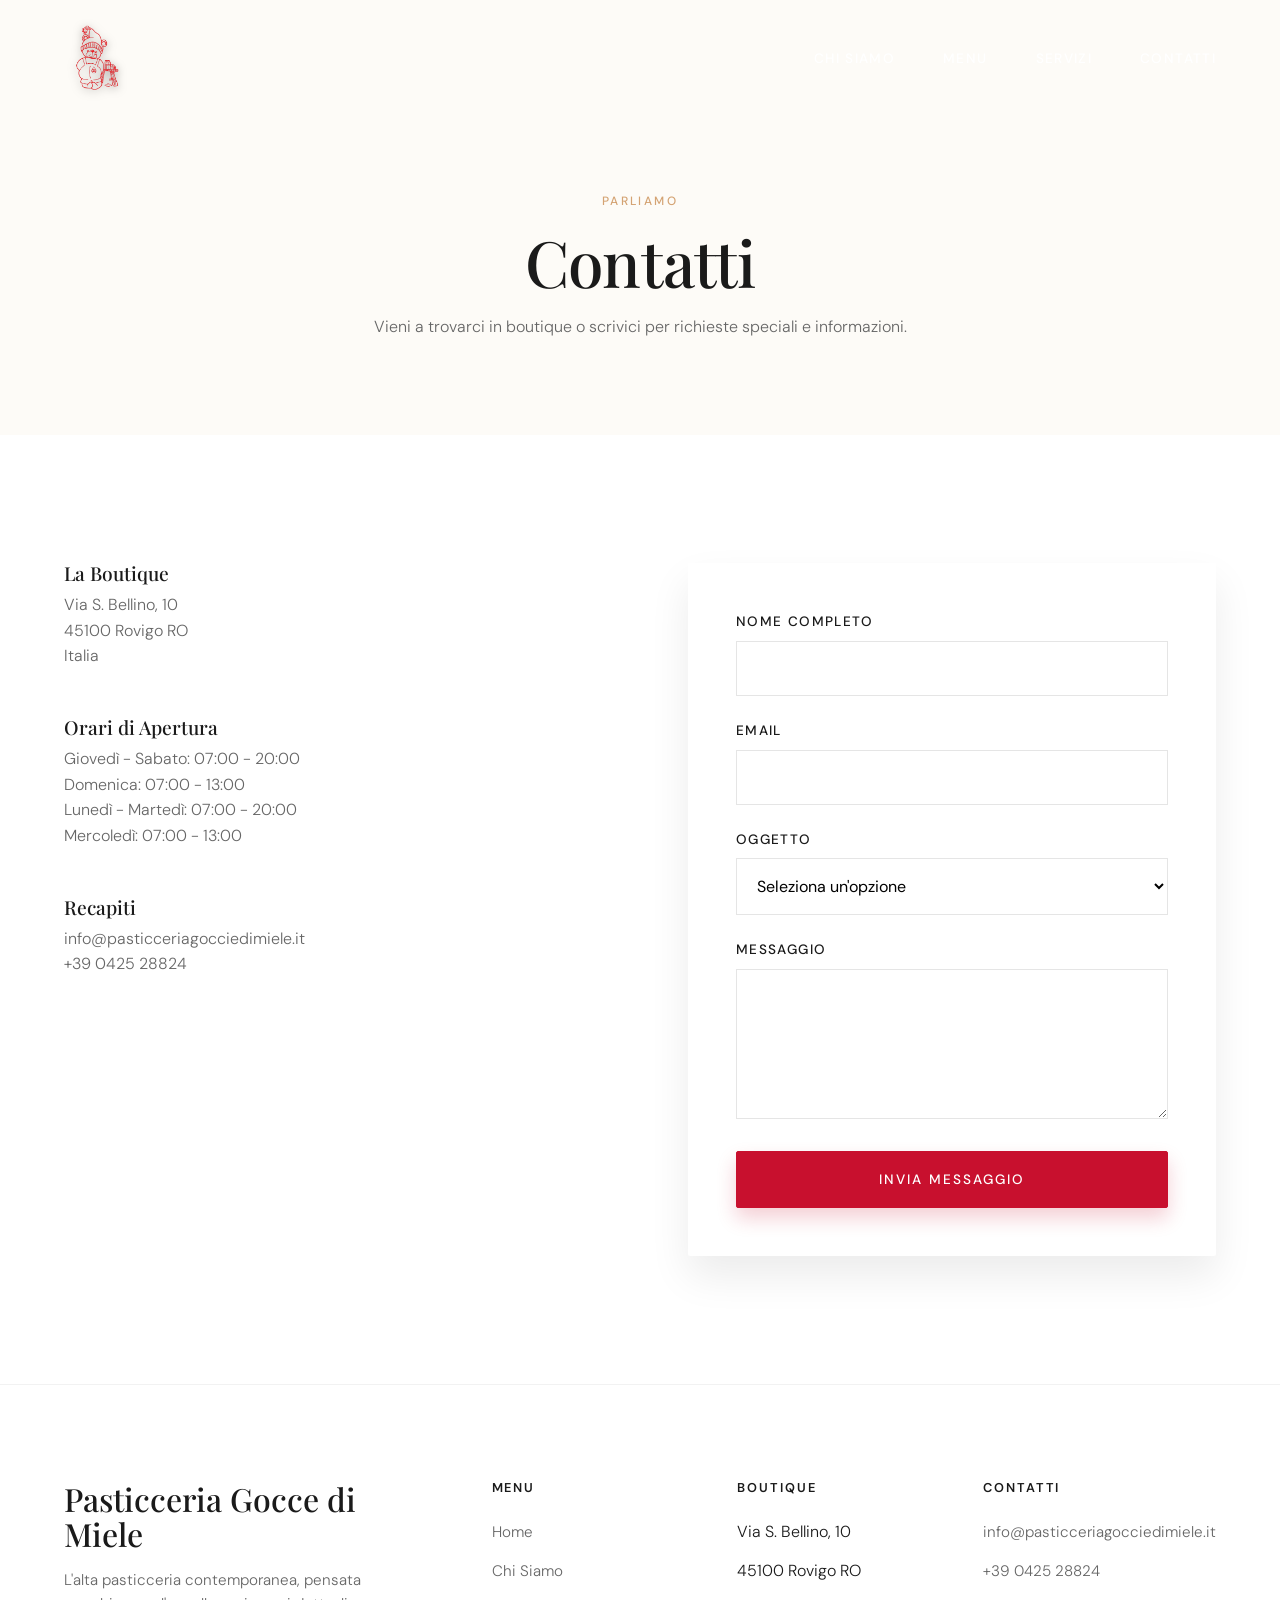
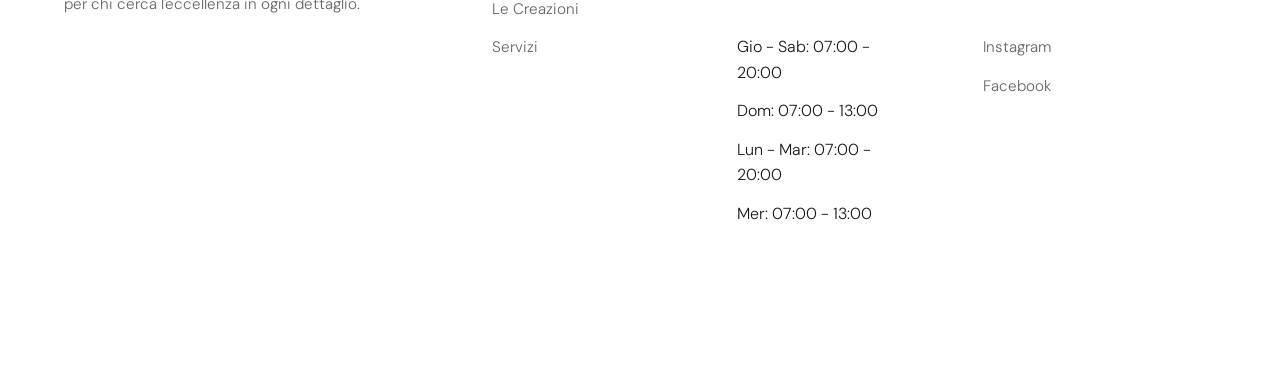
==== contatti.html @ 5b012acc "carico sito" ====
<!DOCTYPE html>
<html lang="it">
<head>
  <meta charset="UTF-8">
  <meta name="viewport" content="width=device-width, initial-scale=1.0">
  <title>Contatti | Pasticceria Gocce di Miele</title>
  <meta name="description" content="Vieni a trovarci o contattaci per ordini e informazioni.">

  <link rel="preconnect" href="https://fonts.googleapis.com">
  <link rel="preconnect" href="https://fonts.gstatic.com" crossorigin>
  <link href="https://fonts.googleapis.com/css2?family=Playfair+Display:ital,wght@0,400;0,500;0,600;0,700;1,400;1,500;1,600&family=DM+Sans:wght@300;400;500&display=swap" rel="stylesheet">

  <link rel="stylesheet" href="css/style.css">
  <style>
    .page-hero {
      padding-top: 12rem;
      padding-bottom: 6rem;
      background-color: var(--bg-alt);
      text-align: center;
    }
    .page-hero h1 {
      margin-bottom: 1rem;
    }
    .page-hero p {
      max-width: 600px;
      margin: 0 auto;
      color: var(--text-muted);
    }
    .contact-grid {
      display: grid;
      grid-template-columns: 1fr 1fr;
      gap: 6rem;
    }
    .contact-info {
      display: flex;
      flex-direction: column;
      gap: 3rem;
    }
    .info-block h3 {
      font-size: 1.2rem;
      margin-bottom: 0.5rem;
    }
    .info-block p {
      color: var(--text-muted);
    }
    .contact-form {
      background: var(--white);
      padding: 3rem;
      box-shadow: var(--shadow-md);
      border-radius: 2px;
    }
    .form-group {
      margin-bottom: 1.5rem;
    }
    .form-group label {
      display: block;
      font-size: 0.85rem;
      text-transform: uppercase;
      letter-spacing: 0.1em;
      margin-bottom: 0.5rem;
      font-weight: 500;
    }
    .form-control {
      width: 100%;
      padding: 1rem;
      border: 1px solid rgba(0,0,0,0.1);
      background: var(--bg-color);
      font-family: var(--font-body);
      font-size: 1rem;
      transition: border-color 0.3s ease;
    }
    .form-control:focus {
      outline: none;
      border-color: var(--accent);
    }
    textarea.form-control {
      resize: vertical;
      min-height: 150px;
    }
    @media (max-width: 768px) {
      .contact-grid {
        grid-template-columns: 1fr;
        gap: 4rem;
      }
      .contact-form {
        padding: 2rem;
      }
    }
  </style>
</head>
<body>

  <!-- HEADER -->
  <header class="header scrolled" id="header">
    <a href="index.html" class="logo">
      <img src="logo/logo_goccie_di_miele-removebg-preview.png" alt="Pasticceria Gocce di Miele">
    </a>
    <nav class="nav-links">
      <a href="chi-siamo.html" class="nav-link">Chi Siamo</a>
      <a href="menu.html" class="nav-link">Menu</a>
      <a href="servizi.html" class="nav-link">Servizi</a>
      <a href="contatti.html" class="nav-link">Contatti</a>
    </nav>
    <button class="menu-btn">Menu</button>
  </header>

  <!-- MOBILE MENU OVERLAY -->
  <div class="mobile-menu">
    <nav class="mobile-nav-links">
      <a href="index.html">Home</a>
      <a href="chi-siamo.html">Chi Siamo</a>
      <a href="menu.html">Menu</a>
      <a href="servizi.html">Servizi</a>
      <a href="contatti.html">Contatti</a>
    </nav>
  </div>

  <main>
    <section class="page-hero">
      <div class="container reveal">
        <span class="eyebrow" style="justify-content: center;">Parliamo</span>
        <h1 class="title-lg">Contatti</h1>
        <p>Vieni a trovarci in boutique o scrivici per richieste speciali e informazioni.</p>
      </div>
    </section>

    <section class="section-pad">
      <div class="container">
        <div class="contact-grid">
          
          <div class="contact-info reveal">
            <div class="info-block">
              <h3>La Boutique</h3>
              <p>Via S. Bellino, 10<br>45100 Rovigo RO<br>Italia</p>
            </div>
            <div class="info-block">
              <h3>Orari di Apertura</h3>
              <p>Giovedì - Sabato: 07:00 - 20:00<br>Domenica: 07:00 - 13:00<br>Lunedì - Martedì: 07:00 - 20:00<br>Mercoledì: 07:00 - 13:00</p>
            </div>
            <div class="info-block">
              <h3>Recapiti</h3>
              <p><a href="mailto:info@pasticceriagocciedimiele.it">info@pasticceriagocciedimiele.it</a><br><a href="tel:+39042528824">+39 0425 28824</a></p>
            </div>
          </div>

          <div class="contact-form reveal delay-1">
            <form action="#" method="POST">
              <div class="form-group">
                <label for="name">Nome Completo</label>
                <input type="text" id="name" name="name" class="form-control" required>
              </div>
              <div class="form-group">
                <label for="email">Email</label>
                <input type="email" id="email" name="email" class="form-control" required>
              </div>
              <div class="form-group">
                <label for="subject">Oggetto</label>
                <select id="subject" name="subject" class="form-control" required>
                  <option value="">Seleziona un'opzione</option>
                  <option value="informazioni">Informazioni sui prodotti</option>
                  <option value="catering">Eventi & Catering</option>
                  <option value="wedding">Wedding Cake</option>
                  <option value="altro">Altro</option>
                </select>
              </div>
              <div class="form-group">
                <label for="message">Messaggio</label>
                <textarea id="message" name="message" class="form-control" required></textarea>
              </div>
              <button type="submit" class="btn btn-primary" style="width: 100%;">Invia Messaggio</button>
            </form>
          </div>

        </div>
      </div>
    </section>
  </main>

  <!-- FOOTER -->
  <footer class="footer">
    <div class="container">
      <div class="footer-grid">
        <div class="footer-brand reveal">
          <h2>Pasticceria Gocce di Miele</h2>
          <p>L'alta pasticceria contemporanea, pensata per chi cerca l'eccellenza in ogni dettaglio.</p>
        </div>
        
        <div class="footer-col reveal delay-1">
          <h4>Menu</h4>
          <ul>
            <li><a href="index.html">Home</a></li>
            <li><a href="chi-siamo.html">Chi Siamo</a></li>
            <li><a href="menu.html">Le Creazioni</a></li>
            <li><a href="servizi.html">Servizi</a></li>
          </ul>
        </div>

        <div class="footer-col reveal delay-1">
          <h4>Boutique</h4>
          <ul>
            <li>Via S. Bellino, 10</li>
            <li>45100 Rovigo RO</li>
            <br>
            <li>Gio - Sab: 07:00 - 20:00</li>
            <li>Dom: 07:00 - 13:00</li>
            <li>Lun - Mar: 07:00 - 20:00</li>
            <li>Mer: 07:00 - 13:00</li>
          </ul>
        </div>
        
        <div class="footer-col reveal delay-2">
          <h4>Contatti</h4>
          <ul>
            <li><a href="mailto:info@pasticceriagocciedimiele.it">info@pasticceriagocciedimiele.it</a></li>
            <li><a href="tel:+39042528824">+39 0425 28824</a></li>
            <br>
            <li><a href="#">Instagram</a></li>
            <li><a href="#">Facebook</a></li>
          </ul>
        </div>
      </div>
      
      <div class="footer-bottom reveal delay-2">
        <p>&copy; 2024 Pasticceria Gocce di Miele. Tutti i diritti riservati.</p>
        <div class="footer-social">
          <a href="#">Privacy Policy</a>
          <a href="#">Termini e Condizioni</a>
        </div>
      </div>
    </div>
  </footer>

  <script src="js/main.js"></script>
</body>
</html>
---- css/style.css ----
/* ==========================================
   TOKENS & RESET
========================================== */
:root {
  --bg-color: #FFFFFF;
  --bg-alt: #FDFBF7; /* Crema chiarissimo */
  --text-main: #1A1A1A;
  --text-muted: #666666;
  --accent: #C8102E; /* Rosso Logo */
  --accent-hover: #9E0C24;
  --cookie: #D4A373; /* Colore Biscotto */
  --dark: #1A1A1A;
  --white: #FFFFFF;
  
  --font-heading: 'Playfair Display', serif;
  --font-body: 'DM Sans', sans-serif;
  
  --ease: cubic-bezier(0.25, 1, 0.5, 1);
  --ease-out: cubic-bezier(0.16, 1, 0.3, 1);
  
  --shadow-sm: 0 10px 30px rgba(0, 0, 0, 0.04);
  --shadow-md: 0 20px 40px rgba(0, 0, 0, 0.08);
  --shadow-lg: 0 30px 60px rgba(0, 0, 0, 0.12);
}

*, *::before, *::after {
  margin: 0;
  padding: 0;
  box-sizing: border-box;
}

html {
  font-size: 16px;
  scroll-behavior: smooth;
}

body {
  background-color: var(--bg-color);
  color: var(--text-main);
  font-family: var(--font-body);
  font-weight: 300;
  line-height: 1.6;
  overflow-x: hidden;
  -webkit-font-smoothing: antialiased;
  -moz-osx-font-smoothing: grayscale;
}

body.menu-open {
  overflow: hidden;
}

img {
  max-width: 100%;
  display: block;
  height: auto;
}

a {
  text-decoration: none;
  color: inherit;
  transition: color 0.3s ease;
}

ul {
  list-style: none;
}

/* ==========================================
   TYPOGRAPHY
========================================== */
h1, h2, h3, h4 {
  font-family: var(--font-heading);
  font-weight: 500;
  line-height: 1.1;
  color: var(--text-main);
}

.title-xl {
  font-size: clamp(3.5rem, 8vw, 6rem);
  letter-spacing: -0.01em;
}

.title-lg {
  font-size: clamp(2.5rem, 5vw, 4rem);
  letter-spacing: -0.01em;
}

.title-md {
  font-size: clamp(1.5rem, 3vw, 2.5rem);
}

.eyebrow {
  font-family: var(--font-body);
  font-size: 0.75rem;
  text-transform: uppercase;
  letter-spacing: 0.2em;
  font-weight: 500;
  color: var(--cookie); /* Colore biscotto per i piccoli titoli */
  display: block;
  margin-bottom: 1rem;
}

/* ==========================================
   UTILITIES & COMPONENTS
========================================== */
.container {
  width: 100%;
  max-width: 1400px;
  margin: 0 auto;
  padding: 0 5vw;
}

.section-pad {
  padding: 8rem 0;
}

.text-center {
  text-align: center;
}

/* Buttons */
.btn {
  display: inline-flex;
  align-items: center;
  justify-content: center;
  padding: 1.2rem 2.5rem;
  font-family: var(--font-body);
  font-size: 0.85rem;
  text-transform: uppercase;
  letter-spacing: 0.15em;
  font-weight: 500;
  cursor: pointer;
  transition: all 0.4s var(--ease);
  border-radius: 2px;
}

.btn-primary {
  background-color: var(--accent);
  color: var(--white);
  border: 1px solid var(--accent);
  box-shadow: 0 10px 20px rgba(200, 16, 46, 0.2);
}

.btn-primary:hover {
  background-color: var(--accent-hover);
  border-color: var(--accent-hover);
  transform: translateY(-3px);
  box-shadow: 0 15px 25px rgba(200, 16, 46, 0.3);
  color: var(--white);
}

.btn-outline {
  background-color: transparent;
  color: var(--text-main);
  border: 1px solid var(--text-main);
}

.btn-outline:hover {
  background-color: var(--text-main);
  color: var(--white);
}

.btn-link {
  font-family: var(--font-body);
  font-size: 0.85rem;
  text-transform: uppercase;
  letter-spacing: 0.1em;
  font-weight: 500;
  color: var(--cookie);
  position: relative;
  display: inline-block;
  padding-bottom: 4px;
}

.btn-link::after {
  content: '';
  position: absolute;
  bottom: 0;
  left: 0;
  width: 100%;
  height: 1px;
  background-color: var(--cookie);
  transform: scaleX(0);
  transform-origin: right;
  transition: transform 0.4s var(--ease);
}

.btn-link:hover::after {
  transform: scaleX(1);
  transform-origin: left;
}

/* Reveal Animations */
.reveal {
  opacity: 0;
  transform: translateY(30px);
  transition: opacity 1s var(--ease-out), transform 1s var(--ease-out);
}
.reveal.active {
  opacity: 1;
  transform: translateY(0);
}
.delay-1 { transition-delay: 0.15s; }
.delay-2 { transition-delay: 0.3s; }

/* ==========================================
   1. HEADER & MOBILE MENU
========================================== */
.header {
  position: fixed;
  top: 0; left: 0; width: 100%;
  padding: 1.5rem 5vw;
  display: flex;
  justify-content: space-between;
  align-items: center;
  z-index: 1000;
  transition: all 0.4s var(--ease);
  color: var(--white);
}

.header.scrolled {
  padding: 1rem 5vw;
  background: rgba(255, 255, 255, 0.95);
  backdrop-filter: blur(10px);
  color: var(--text-main);
  box-shadow: var(--shadow-sm);
}

/* When mobile menu is open, header should be transparent or adapt */
.header.menu-open {
  color: var(--white);
  background: transparent;
  box-shadow: none;
}

.logo {
  z-index: 1001;
  display: flex;
  align-items: center;
}

.logo img {
  height: 70px;
  width: auto;
  transition: all 0.4s var(--ease);
  /* Add a subtle drop shadow to the logo when on transparent header to improve visibility */
  filter: drop-shadow(0px 2px 4px rgba(0,0,0,0.5));
}

.header.scrolled .logo img {
  height: 55px;
  filter: none;
}

.nav-links {
  display: flex;
  gap: 3rem;
  align-items: center;
}

.nav-link {
  font-size: 0.85rem;
  text-transform: uppercase;
  letter-spacing: 0.1em;
  font-weight: 500;
  position: relative;
}

.nav-link::after {
  content: '';
  position: absolute;
  bottom: -4px; left: 0; width: 100%; height: 1px;
  background: currentColor;
  transform: scaleX(0);
  transform-origin: right;
  transition: transform 0.4s var(--ease);
}

.nav-link:hover::after {
  transform: scaleX(1);
  transform-origin: left;
}

.menu-btn {
  display: none;
  background: none;
  border: none;
  color: inherit;
  font-size: 0.85rem;
  text-transform: uppercase;
  letter-spacing: 0.1em;
  cursor: pointer;
  z-index: 1001;
}

/* Mobile Menu Overlay */
.mobile-menu {
  position: fixed;
  top: 0;
  left: 0;
  width: 100%;
  height: 100vh;
  background-color: var(--dark);
  color: var(--white);
  z-index: 999;
  display: flex;
  flex-direction: column;
  justify-content: center;
  align-items: center;
  opacity: 0;
  pointer-events: none;
  transition: opacity 0.4s var(--ease);
}

.mobile-menu.active {
  opacity: 1;
  pointer-events: auto;
}

.mobile-nav-links {
  display: flex;
  flex-direction: column;
  gap: 1.5rem;
  text-align: center;
}

.mobile-nav-links a {
  font-family: var(--font-heading);
  font-size: 1.8rem;
  color: var(--white);
  transition: color 0.3s ease;
  opacity: 0;
  transform: translateY(20px);
  transition: opacity 0.4s ease, transform 0.4s ease, color 0.3s ease;
}

.mobile-menu.active .mobile-nav-links a {
  opacity: 1;
  transform: translateY(0);
}

.mobile-menu.active .mobile-nav-links a:nth-child(1) { transition-delay: 0.1s; }
.mobile-menu.active .mobile-nav-links a:nth-child(2) { transition-delay: 0.2s; }
.mobile-menu.active .mobile-nav-links a:nth-child(3) { transition-delay: 0.3s; }
.mobile-menu.active .mobile-nav-links a:nth-child(4) { transition-delay: 0.4s; }
.mobile-menu.active .mobile-nav-links a:nth-child(5) { transition-delay: 0.5s; }

.mobile-nav-links a:hover {
  color: var(--accent);
}

/* ==========================================
   2. HERO SECTION (WOW EFFECT)
========================================== */
.hero {
  position: relative;
  height: 100vh;
  min-height: 800px;
  display: flex;
  align-items: center;
  padding-top: 5rem;
}

.hero-bg {
  position: absolute;
  top: 0; left: 0; width: 100%; height: 100%;
  z-index: -1;
  overflow: hidden;
}

.hero-bg::after {
  content: '';
  position: absolute;
  top: 0; left: 0; width: 100%; height: 100%;
  /* Gradiente molto più scuro a sinistra per far risaltare il testo bianco */
  background: linear-gradient(to right, rgba(0,0,0,0.85) 0%, rgba(0,0,0,0.5) 50%, rgba(0,0,0,0.2) 100%);
}

.hero-bg img {
  width: 100%;
  height: 100%;
  object-fit: cover;
  animation: zoomOut 20s ease-out forwards;
}

@keyframes zoomOut {
  from { transform: scale(1.1); }
  to { transform: scale(1); }
}

.hero-content {
  color: var(--white);
  max-width: 800px;
}

.hero-content h1 {
  color: var(--white);
  margin-bottom: 1.5rem;
  text-shadow: 0 4px 20px rgba(0,0,0,0.3);
}

.hero-content h1 i {
  color: var(--accent);
  font-weight: 400;
}

.hero-desc {
  font-size: 1.2rem;
  font-weight: 300;
  margin-bottom: 3rem;
  max-width: 500px;
  opacity: 0.9;
  line-height: 1.8;
}

/* Floating Card overlapping the hero */
.hero-floating-card {
  position: absolute;
  bottom: -4rem;
  right: 10vw;
  background: var(--white);
  padding: 3rem;
  max-width: 400px;
  box-shadow: var(--shadow-lg);
  z-index: 10;
  border-radius: 2px;
  color: var(--text-main);
  animation: slideUpCard 1s 0.5s var(--ease-out) forwards;
  opacity: 0;
  transform: translateY(50px);
}

@keyframes slideUpCard {
  to { opacity: 1; transform: translateY(0); }
}

.hero-floating-card h3 {
  font-size: 1.5rem;
  margin-bottom: 1rem;
}

.hero-floating-card p {
  color: var(--text-muted);
  font-size: 0.95rem;
  margin-bottom: 1.5rem;
}

/* ==========================================
   3. ABOUT TEASER (DYNAMIC LAYOUT)
========================================== */
.about-teaser {
  background-color: var(--bg-color);
  padding-top: 12rem; /* Extra padding for floating card */
  padding-bottom: 8rem;
}

.about-grid {
  display: grid;
  grid-template-columns: 1fr 1fr;
  gap: 6rem;
  align-items: center;
}

.about-images {
  position: relative;
}

.img-main {
  width: 80%;
  border-radius: 2px;
  box-shadow: var(--shadow-md);
}

.img-float {
  position: absolute;
  bottom: -10%;
  right: 0;
  width: 50%;
  border-radius: 2px;
  box-shadow: var(--shadow-lg);
  border: 10px solid var(--bg-color);
}

.about-text h2 {
  margin-bottom: 1.5rem;
}

.about-text p {
  color: var(--text-muted);
  margin-bottom: 2.5rem;
  font-size: 1.05rem;
}

    /* ==========================================
       4. MENU TEASER E PAGINA MENU (SLIDER PRODOTTI)
    ========================================== */
    .menu-teaser {
      background-color: var(--bg-alt);
      border-top: 1px solid rgba(212, 163, 115, 0.2);
      overflow: hidden;
    }

    .menu-category {
      padding: 4rem 0;
      border-bottom: 1px solid rgba(0,0,0,0.05);
    }
    .menu-category:last-child {
      border-bottom: none;
    }

    .section-header {
      margin-bottom: 3rem;
      display: flex;
      justify-content: space-between;
      align-items: flex-end;
    }

    /* Slider Container (Condiviso per Categorie e Prodotti) */
    .categories-slider, .product-slider {
      display: flex;
      gap: 2rem;
      overflow-x: auto;
      padding-bottom: 2rem;
      /* Mostra la scrollbar su desktop per permettere lo scorrimento col mouse */
      scrollbar-width: thin;
      scrollbar-color: var(--accent) rgba(0,0,0,0.05);
      scroll-snap-type: x mandatory;
      /* Permette lo scorrimento fluido */
      -webkit-overflow-scrolling: touch;
    }
    
    /* Stile scrollbar per Chrome/Safari/Edge */
    .categories-slider::-webkit-scrollbar, .product-slider::-webkit-scrollbar {
      height: 6px;
    }
    .categories-slider::-webkit-scrollbar-track, .product-slider::-webkit-scrollbar-track {
      background: rgba(0,0,0,0.05);
      border-radius: 10px;
    }
    .categories-slider::-webkit-scrollbar-thumb, .product-slider::-webkit-scrollbar-thumb {
      background: var(--cookie);
      border-radius: 10px;
    }
    .categories-slider::-webkit-scrollbar-thumb:hover, .product-slider::-webkit-scrollbar-thumb:hover {
      background: var(--accent);
    }

    /* Card Prodotto (Pagina Menu) */
    .product-card {
      min-width: 280px;
      max-width: 320px;
      flex: 0 0 auto;
      scroll-snap-align: start;
      background: var(--white);
      border-radius: 2px;
      box-shadow: var(--shadow-sm);
      transition: transform 0.4s var(--ease);
      cursor: pointer;
    }

    .product-card:hover {
      transform: translateY(-10px);
      box-shadow: var(--shadow-md);
    }

    .product-card .card-img {
      position: relative;
      /* Ridotto l'aspect ratio per rendere l'immagine meno alta */
      aspect-ratio: 1/1;
      overflow: hidden;
    }

    .product-card .card-img img {
      width: 100%;
      height: 100%;
      object-fit: cover;
      transition: transform 0.8s var(--ease-out);
    }

    .product-card:hover .card-img img {
      transform: scale(1.08);
    }

    .product-card .card-body {
      padding: 2rem 1.5rem;
      text-align: center;
    }

    .product-card .card-body h3 {
      font-size: 1.3rem;
      margin-bottom: 0.5rem;
    }

    .product-card .card-body p {
      color: var(--text-muted);
      font-size: 0.9rem;
      margin-bottom: 1rem;
    }

    .product-card .price {
      font-family: var(--font-heading);
      font-size: 1.2rem;
      color: var(--accent);
      font-weight: 500;
    }

    /* Card Categoria (Homepage) */
    .category-card {
      min-width: 280px;
      max-width: 320px;
      flex: 0 0 auto;
      scroll-snap-align: start;
      position: relative;
      border-radius: 2px;
      overflow: hidden;
      /* Ridotto l'aspect ratio per rendere l'immagine meno alta */
      aspect-ratio: 4/5;
      group: hover;
      cursor: pointer;
    }

    .category-img {
      position: absolute;
      top: 0; left: 0; width: 100%; height: 100%;
      z-index: 1;
    }

    .category-img img {
      width: 100%; height: 100%;
      object-fit: cover;
      transition: transform 0.8s var(--ease-out);
    }

    .category-card::after {
      content: '';
      position: absolute;
      top: 0; left: 0; width: 100%; height: 100%;
      /* Gradiente più scuro e alto per garantire la massima leggibilità */
      background: linear-gradient(to top, rgba(0,0,0,0.95) 0%, rgba(0,0,0,0.6) 50%, rgba(0,0,0,0.1) 100%);
      z-index: 2;
      transition: background 0.4s ease;
    }

    .category-card:hover .category-img img {
      transform: scale(1.08);
    }

    .category-card:hover::after {
      /* Rosso più profondo e coprente in hover */
      background: linear-gradient(to top, rgba(160,12,36,0.95) 0%, rgba(0,0,0,0.5) 60%, rgba(0,0,0,0.1) 100%);
    }

    .category-content {
      position: absolute;
      bottom: 0; left: 0; width: 100%;
      padding: 2rem 1.5rem;
      z-index: 3;
      color: var(--white);
      display: flex;
      flex-direction: column;
      align-items: flex-start;
      text-shadow: 0 2px 10px rgba(0,0,0,0.5); /* Ombra sul testo per ulteriore contrasto */
    }

    .category-content h3 {
      font-size: 1.5rem;
      color: var(--white);
      margin-bottom: 0.5rem;
      transform: translateY(10px);
      transition: transform 0.4s var(--ease-out);
    }

    .category-content p {
      font-size: 0.85rem;
      opacity: 0.9;
      margin-bottom: 1rem;
      transform: translateY(10px);
      transition: transform 0.4s var(--ease-out);
    }

    .category-link {
      font-family: var(--font-body);
      font-size: 0.75rem;
      text-transform: uppercase;
      letter-spacing: 0.15em;
      font-weight: 500;
      display: flex;
      align-items: center;
      gap: 0.5rem;
      opacity: 0;
      transform: translateY(20px);
      transition: all 0.4s var(--ease-out);
    }

    .category-card:hover .category-content h3,
    .category-card:hover .category-content p,
    .category-card:hover .category-link {
      transform: translateY(0);
      opacity: 1;
    }

/* ==========================================
   5. MARQUEE
========================================== */
.marquee-section {
  padding: 3rem 0;
  background: var(--dark);
  color: var(--white);
  overflow: hidden;
}

.marquee {
  display: flex;
  white-space: nowrap;
}

.marquee-content {
  display: flex;
  animation: scroll 25s linear infinite;
}

.marquee-text {
  font-family: var(--font-heading);
  font-size: 2.5rem;
  text-transform: uppercase;
  padding: 0 2rem;
  display: flex;
  align-items: center;
}

.marquee-text span {
  color: var(--cookie);
  font-style: italic;
  text-transform: lowercase;
  margin: 0 1rem;
}

@keyframes scroll {
  0% { transform: translateX(0); }
  100% { transform: translateX(-100%); }
}

/* ==========================================
   6. SERVICES TEASER (DARK SECTION)
========================================== */
.services-teaser {
  background-color: var(--dark);
  color: var(--white);
  position: relative;
}

.services-teaser h2 {
  color: var(--white);
}

.services-grid {
  display: grid;
  grid-template-columns: 1fr 1fr;
  gap: 4rem;
  align-items: center;
}

.services-list {
  display: flex;
  flex-direction: column;
  gap: 2rem;
}

.service-item {
  border-bottom: 1px solid rgba(255,255,255,0.1);
  padding-bottom: 2rem;
  transition: all 0.3s ease;
}

.service-item:hover {
  border-color: var(--accent);
}

.service-item h3 {
  color: var(--white);
  font-size: 1.8rem;
  margin-bottom: 0.5rem;
  display: flex;
  justify-content: space-between;
  align-items: center;
}

.service-item h3 span {
  color: var(--cookie);
  font-family: var(--font-body);
  font-size: 1rem;
  font-weight: 400;
}

.service-item p {
  color: rgba(255,255,255,0.6);
  max-width: 90%;
}

.services-img {
  position: relative;
  height: 100%;
  min-height: 600px;
}

.services-img img {
  position: absolute;
  top: 0; left: 0; width: 100%; height: 100%;
  object-fit: cover;
  border-radius: 2px;
}

/* ==========================================
   7. FOOTER
========================================== */
.footer {
  background: var(--bg-color);
  padding: 6rem 0 2rem;
  border-top: 1px solid rgba(0,0,0,0.05);
}

.footer-grid {
  display: grid;
  grid-template-columns: 2fr 1fr 1fr 1fr;
  gap: 4rem;
  margin-bottom: 4rem;
}

.footer-brand h2 {
  font-size: 2rem;
  margin-bottom: 1rem;
}

.footer-brand p {
  color: var(--text-muted);
  max-width: 300px;
  font-size: 0.95rem;
}

.footer-col h4 {
  font-family: var(--font-body);
  font-size: 0.8rem;
  text-transform: uppercase;
  letter-spacing: 0.15em;
  margin-bottom: 1.5rem;
  color: var(--text-main);
  font-weight: 600;
}

.footer-col ul {
  display: flex;
  flex-direction: column;
  gap: 0.8rem;
}

.footer-col a {
  color: var(--text-muted);
  font-size: 0.95rem;
}

.footer-col a:hover {
  color: var(--accent);
}

.footer-bottom {
  display: flex;
  justify-content: space-between;
  align-items: center;
  padding-top: 2rem;
  border-top: 1px solid rgba(0,0,0,0.05);
  font-size: 0.85rem;
  color: var(--text-muted);
}

.footer-social {
  display: flex;
  gap: 1.5rem;
}

    /* ==========================================
       RESPONSIVE
    ========================================== */
    @media (max-width: 1024px) {
      .about-grid, .services-grid {
        grid-template-columns: 1fr;
        gap: 4rem;
      }
      .img-float {
        width: 60%;
      }
      .footer-grid {
        grid-template-columns: 1fr 1fr;
      }
      .hero-floating-card {
        right: 5vw;
        bottom: -2rem;
      }
    }

    @media (max-width: 768px) {
      .nav-links {
        display: none;
      }
      .menu-btn {
        display: block;
      }
      .section-header {
        flex-direction: column;
        align-items: flex-start;
        gap: 1rem;
      }
      .category-card {
        min-width: 280px;
      }
      .footer-grid {
        grid-template-columns: 1fr;
      }
      .footer-bottom {
        flex-direction: column;
        gap: 1rem;
        text-align: center;
      }
      .hero-floating-card {
        display: none; /* Hide on mobile to keep hero clean */
      }
      .services-img {
        min-height: 400px;
      }
    }
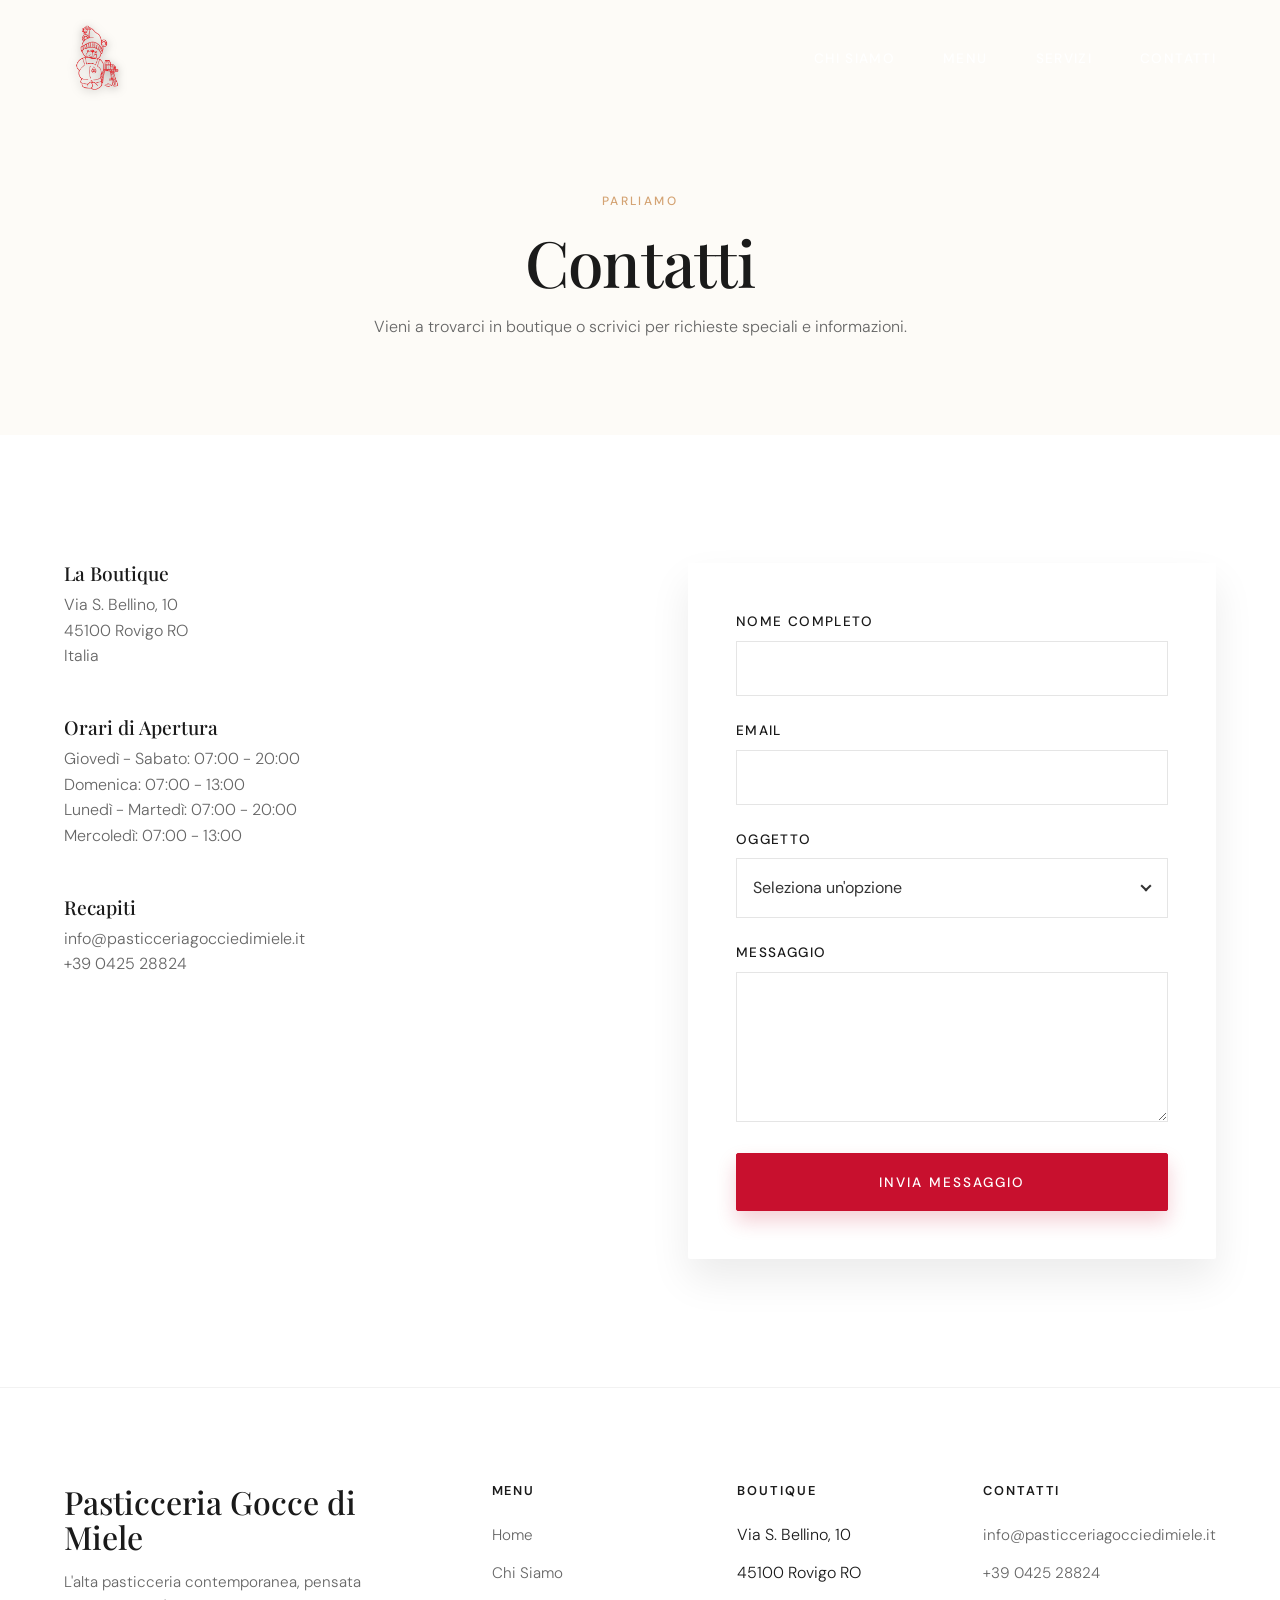
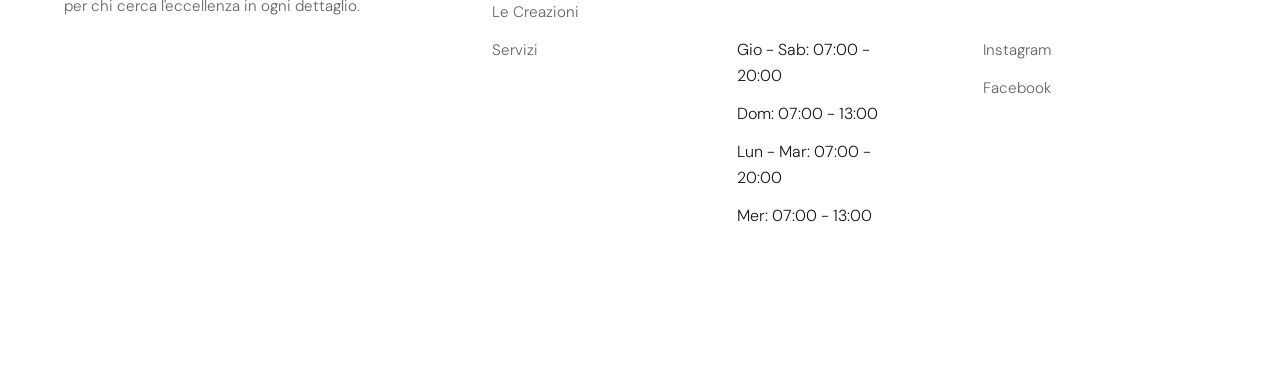
==== commit 539458b9: "contact tendina selezione oggetto" ====
--- a/contatti.html
+++ b/contatti.html
@@ -73,6 +73,106 @@
       outline: none;
       border-color: var(--accent);
     }
+    /* Custom Select Styles */
+    .custom-select-wrapper {
+      position: relative;
+      user-select: none;
+      width: 100%;
+    }
+    .custom-select {
+      position: relative;
+      display: flex;
+      flex-direction: column;
+    }
+    .custom-select__trigger {
+      position: relative;
+      display: flex;
+      align-items: center;
+      justify-content: space-between;
+      padding: 1rem;
+      font-size: 1rem;
+      font-weight: 400;
+      color: var(--text-color, #333);
+      background: var(--bg-color, #fff);
+      border: 1px solid rgba(0,0,0,0.1);
+      cursor: pointer;
+      font-family: var(--font-body);
+      transition: border-color 0.3s ease;
+    }
+    .custom-select.open .custom-select__trigger {
+      border-color: var(--accent);
+    }
+    .custom-options {
+      position: absolute;
+      display: block;
+      top: 100%;
+      left: 0;
+      right: 0;
+      border: 1px solid rgba(0,0,0,0.1);
+      border-top: 0;
+      background: var(--bg-color, #fff);
+      transition: all 0.3s;
+      opacity: 0;
+      visibility: hidden;
+      pointer-events: none;
+      z-index: 10;
+      box-shadow: var(--shadow-md);
+      max-height: 250px;
+      overflow-y: auto;
+    }
+    .custom-select.open .custom-options {
+      opacity: 1;
+      visibility: visible;
+      pointer-events: all;
+    }
+    .custom-option {
+      position: relative;
+      display: block;
+      padding: 1rem;
+      font-size: 1rem;
+      font-weight: 400;
+      color: var(--text-color, #333);
+      cursor: pointer;
+      transition: all 0.3s;
+      font-family: var(--font-body);
+    }
+    .custom-option:hover {
+      cursor: pointer;
+      background-color: rgba(0,0,0,0.03);
+    }
+    .custom-option.selected {
+      color: var(--white);
+      background-color: var(--accent);
+    }
+    .arrow {
+      position: relative;
+      height: 10px;
+      width: 10px;
+      display: flex;
+      align-items: center;
+      justify-content: center;
+    }
+    .arrow::before, .arrow::after {
+      content: "";
+      position: absolute;
+      width: 2px;
+      height: 8px;
+      background-color: currentColor;
+      transition: all 0.3s;
+    }
+    .arrow::before {
+      transform: translate(-2px, 0) rotate(-45deg);
+    }
+    .arrow::after {
+      transform: translate(2px, 0) rotate(45deg);
+    }
+    .open .arrow::before {
+      transform: translate(-2px, 0) rotate(45deg);
+    }
+    .open .arrow::after {
+      transform: translate(2px, 0) rotate(-45deg);
+    }
+
     textarea.form-control {
       resize: vertical;
       min-height: 150px;
@@ -155,13 +255,28 @@
               </div>
               <div class="form-group">
                 <label for="subject">Oggetto</label>
-                <select id="subject" name="subject" class="form-control" required>
-                  <option value="">Seleziona un'opzione</option>
-                  <option value="informazioni">Informazioni sui prodotti</option>
-                  <option value="catering">Eventi & Catering</option>
-                  <option value="wedding">Wedding Cake</option>
-                  <option value="altro">Altro</option>
-                </select>
+                <div class="custom-select-wrapper">
+                  <select id="subject" name="subject" class="form-control" required style="display: none;">
+                    <option value="">Seleziona un'opzione</option>
+                    <option value="informazioni">Informazioni sui prodotti</option>
+                    <option value="catering">Eventi & Catering</option>
+                    <option value="wedding">Wedding Cake</option>
+                    <option value="altro">Altro</option>
+                  </select>
+                  <div class="custom-select">
+                    <div class="custom-select__trigger">
+                      <span>Seleziona un'opzione</span>
+                      <div class="arrow"></div>
+                    </div>
+                    <div class="custom-options">
+                      <span class="custom-option selected" data-value="">Seleziona un'opzione</span>
+                      <span class="custom-option" data-value="informazioni">Informazioni sui prodotti</span>
+                      <span class="custom-option" data-value="catering">Eventi & Catering</span>
+                      <span class="custom-option" data-value="wedding">Wedding Cake</span>
+                      <span class="custom-option" data-value="altro">Altro</span>
+                    </div>
+                  </div>
+                </div>
               </div>
               <div class="form-group">
                 <label for="message">Messaggio</label>
@@ -231,5 +346,45 @@
   </footer>
 
   <script src="js/main.js"></script>
+  <script>
+    document.addEventListener('DOMContentLoaded', function() {
+      const customSelect = document.querySelector('.custom-select');
+      const customSelectTrigger = document.querySelector('.custom-select__trigger');
+      const customOptions = document.querySelectorAll('.custom-option');
+      const nativeSelect = document.getElementById('subject');
+
+      if(customSelectTrigger) {
+        customSelectTrigger.addEventListener('click', function() {
+          customSelect.classList.toggle('open');
+        });
+      }
+
+      customOptions.forEach(option => {
+        option.addEventListener('click', function() {
+          if (!this.classList.contains('selected')) {
+            const selectedOption = this.parentNode.querySelector('.custom-option.selected');
+            if(selectedOption) {
+              selectedOption.classList.remove('selected');
+            }
+            this.classList.add('selected');
+            customSelectTrigger.querySelector('span').textContent = this.textContent;
+            nativeSelect.value = this.getAttribute('data-value');
+            
+            // Trigger change event for any listeners
+            const event = new Event('change');
+            nativeSelect.dispatchEvent(event);
+          }
+          customSelect.classList.remove('open');
+        });
+      });
+
+      // Close when clicking outside
+      window.addEventListener('click', function(e) {
+        if (customSelect && !customSelect.contains(e.target)) {
+          customSelect.classList.remove('open');
+        }
+      });
+    });
+  </script>
 </body>
 </html>
